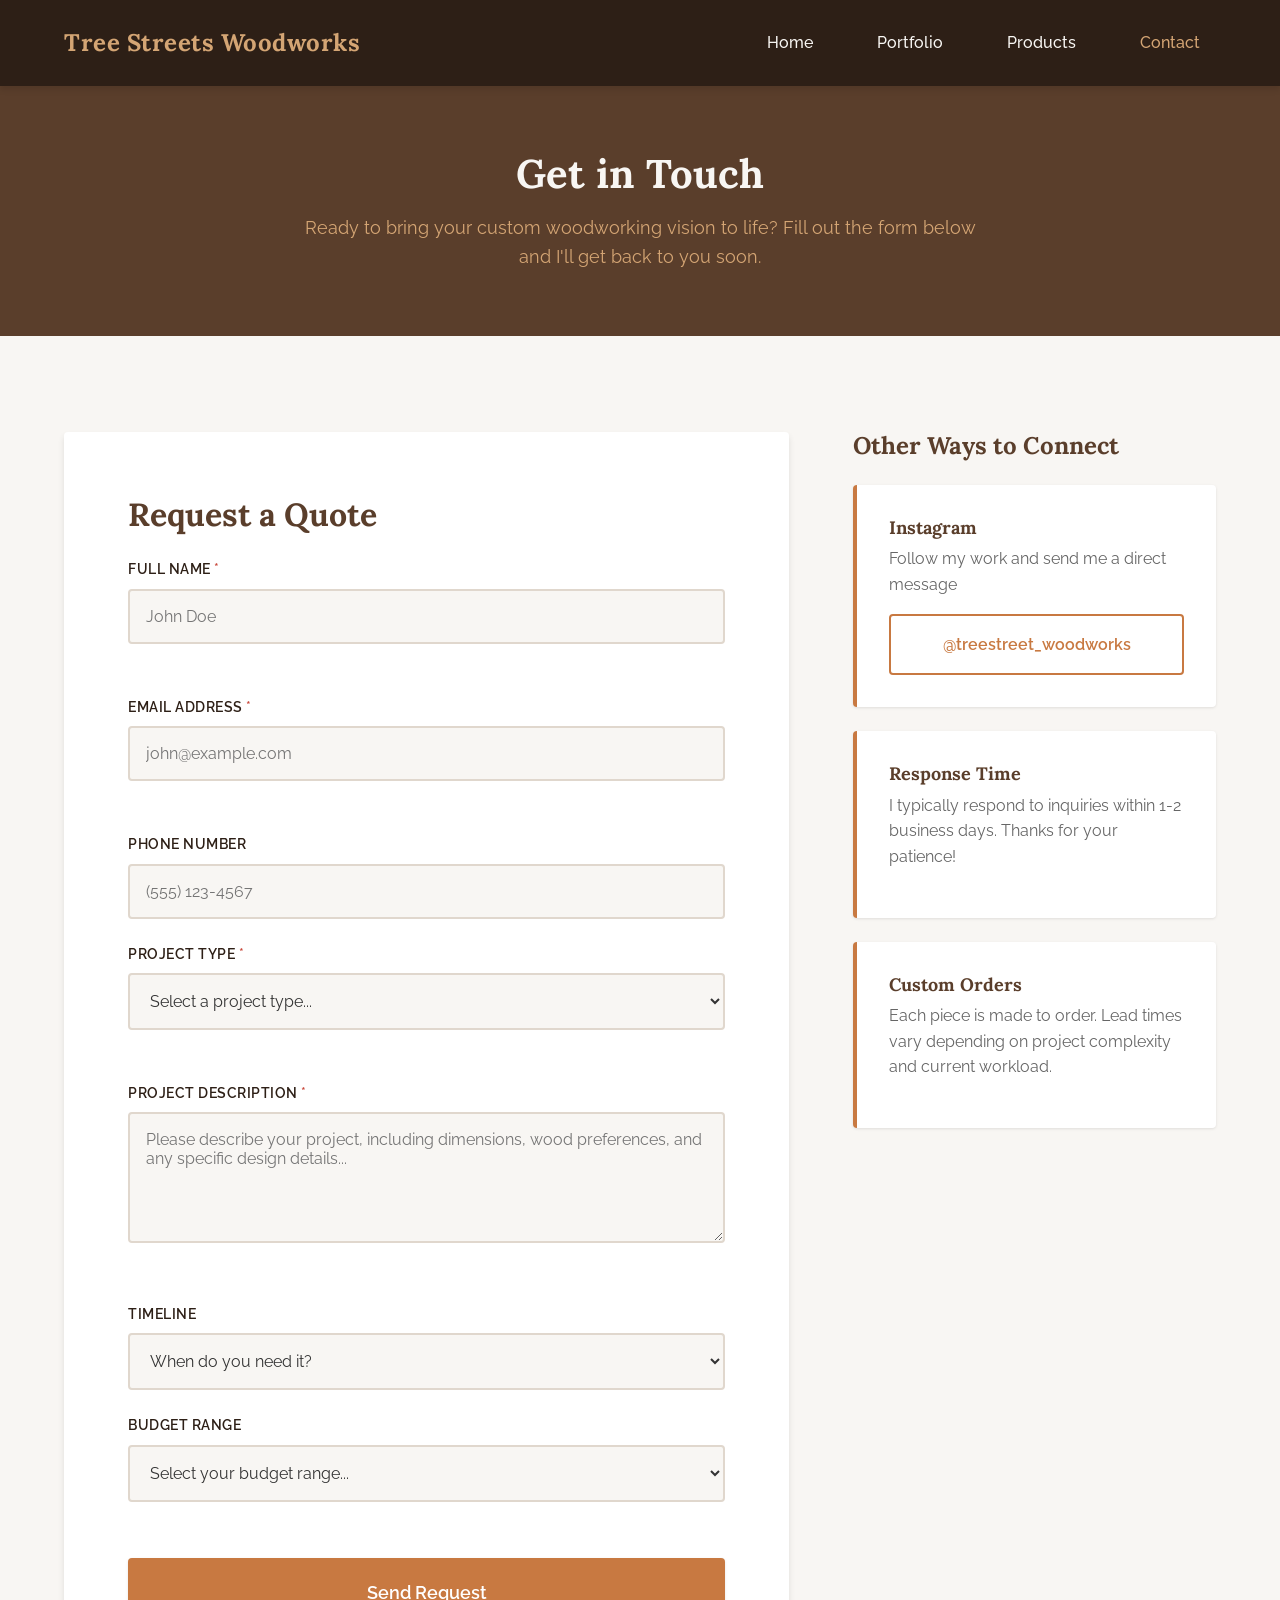
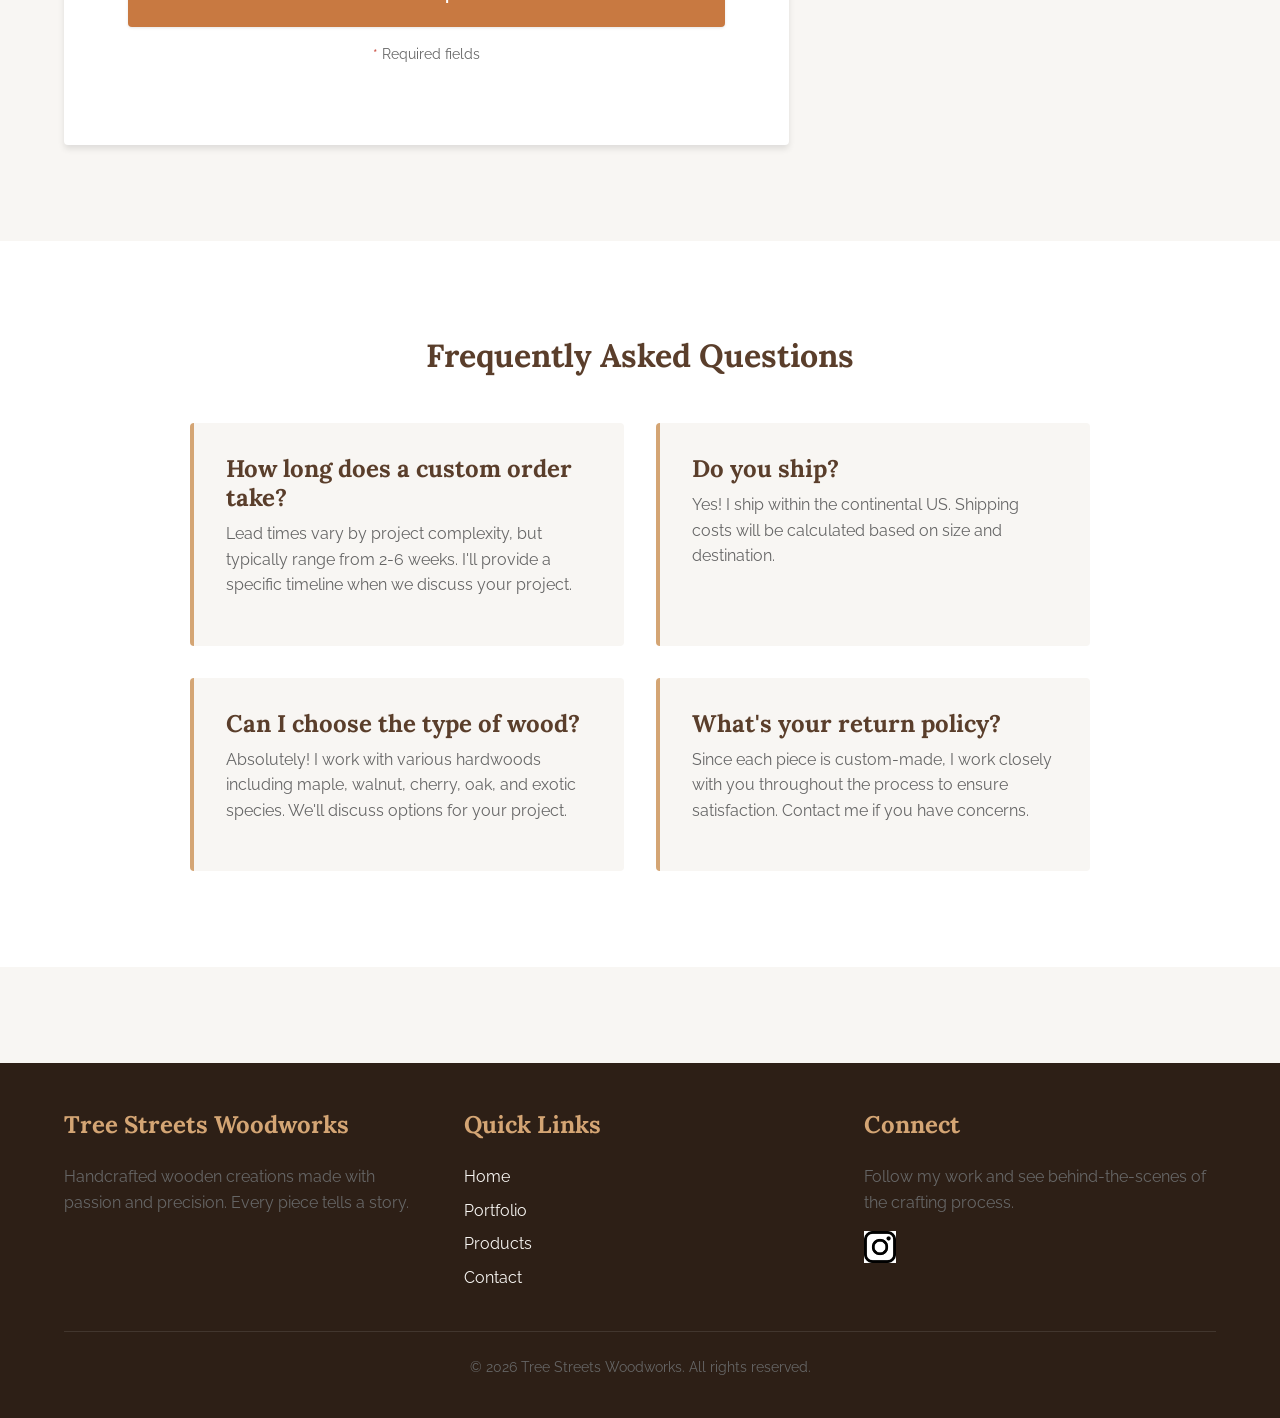
==== contact.html @ df1b7615 "Complete website redesign v2.0 - Built from scratch with modern HTML5/CSS3/vanilla JavaScript - 4 pa" ====
<!DOCTYPE html>
<html lang="en">
<head>
    <meta charset="UTF-8">
    <meta name="viewport" content="width=device-width, initial-scale=1.0">
    <meta name="description" content="Contact Tree Streets Woodworks to request custom woodworking projects, get quotes, or ask questions.">
    <title>Contact - Tree Streets Woodworks</title>

    <!-- Fonts -->
    <link rel="preconnect" href="https://fonts.googleapis.com">
    <link rel="preconnect" href="https://fonts.gstatic.com" crossorigin>
    <link href="https://fonts.googleapis.com/css2?family=Lora:wght@400;700&family=Raleway:wght@400;500;600;700&display=swap" rel="stylesheet">

    <!-- Favicon -->
    <link rel="icon" type="image/x-icon" href="assets/favicon.ico">

    <!-- Stylesheets -->
    <link rel="stylesheet" href="css/styles.css">
    <link rel="stylesheet" href="css/contact.css">
</head>
<body>
    <!-- Header & Navigation -->
    <header class="header">
        <div class="container">
            <nav class="nav-container">
                <a href="index.html" class="logo">Tree Streets Woodworks</a>

                <button class="mobile-menu-toggle" id="mobileMenuToggle" aria-label="Toggle navigation menu">
                    ☰
                </button>

                <ul class="nav-menu" id="navMenu">
                    <li><a href="index.html" class="nav-link">Home</a></li>
                    <li><a href="portfolio.html" class="nav-link">Portfolio</a></li>
                    <li><a href="products.html" class="nav-link">Products</a></li>
                    <li><a href="contact.html" class="nav-link active">Contact</a></li>
                </ul>
            </nav>
        </div>
    </header>

    <!-- Page Header -->
    <section style="background-color: var(--color-primary); color: var(--color-light); padding: 4rem 0; text-align: center;">
        <div class="container">
            <h1 style="font-size: 2.5rem; color: var(--color-light); margin-bottom: 1rem;">Get in Touch</h1>
            <p style="font-size: 1.125rem; color: var(--color-secondary); max-width: 700px; margin: 0 auto;">
                Ready to bring your custom woodworking vision to life? Fill out the form below and I'll get back to you soon.
            </p>
        </div>
    </section>

    <!-- Contact Form Section -->
    <section class="section">
        <div class="container">
            <div class="contact-wrapper">
                <!-- Contact Form -->
                <div class="form-container">
                    <h2 style="color: var(--color-primary); margin-bottom: 1.5rem;">Request a Quote</h2>

                    <!-- Success Message (hidden by default) -->
                    <div class="form-message success-message" id="successMessage" style="display: none;">
                        <strong>Thank you!</strong> Your message has been sent successfully. I'll get back to you within 1-2 business days.
                    </div>

                    <!-- Error Message (hidden by default) -->
                    <div class="form-message error-message" id="errorMessage" style="display: none;">
                        <strong>Oops!</strong> Something went wrong. Please try again or contact me directly via Instagram.
                    </div>

                    <!--
                        SETUP INSTRUCTIONS:
                        1. Sign up for a free account at https://formspree.io
                        2. Create a new form and get your form ID
                        3. Replace "YOUR_FORM_ID" below with your actual Formspree form ID
                        Example: action="https://formspree.io/f/xwkgpzxy"
                    -->
                    <form id="contactForm" action="https://formspree.io/f/YOUR_FORM_ID" method="POST" class="contact-form">
                        <!-- Name -->
                        <div class="form-group">
                            <label for="name" class="form-label">Full Name <span class="required">*</span></label>
                            <input
                                type="text"
                                id="name"
                                name="name"
                                class="form-input"
                                required
                                placeholder="John Doe"
                            >
                            <span class="form-error" id="nameError"></span>
                        </div>

                        <!-- Email -->
                        <div class="form-group">
                            <label for="email" class="form-label">Email Address <span class="required">*</span></label>
                            <input
                                type="email"
                                id="email"
                                name="email"
                                class="form-input"
                                required
                                placeholder="john@example.com"
                            >
                            <span class="form-error" id="emailError"></span>
                        </div>

                        <!-- Phone -->
                        <div class="form-group">
                            <label for="phone" class="form-label">Phone Number</label>
                            <input
                                type="tel"
                                id="phone"
                                name="phone"
                                class="form-input"
                                placeholder="(555) 123-4567"
                            >
                        </div>

                        <!-- Project Type -->
                        <div class="form-group">
                            <label for="projectType" class="form-label">Project Type <span class="required">*</span></label>
                            <select id="projectType" name="projectType" class="form-input" required>
                                <option value="">Select a project type...</option>
                                <option value="cutting-board">Cutting Board</option>
                                <option value="pen">Artisan Pen</option>
                                <option value="bowl">Wooden Bowl</option>
                                <option value="handle">Custom Handle</option>
                                <option value="furniture">Furniture Piece</option>
                                <option value="custom">Custom Project</option>
                                <option value="other">Other</option>
                            </select>
                            <span class="form-error" id="projectTypeError"></span>
                        </div>

                        <!-- Project Description -->
                        <div class="form-group">
                            <label for="description" class="form-label">Project Description <span class="required">*</span></label>
                            <textarea
                                id="description"
                                name="description"
                                class="form-input form-textarea"
                                rows="5"
                                required
                                placeholder="Please describe your project, including dimensions, wood preferences, and any specific design details..."
                            ></textarea>
                            <span class="form-error" id="descriptionError"></span>
                        </div>

                        <!-- Timeline -->
                        <div class="form-group">
                            <label for="timeline" class="form-label">Timeline</label>
                            <select id="timeline" name="timeline" class="form-input">
                                <option value="">When do you need it?</option>
                                <option value="flexible">Flexible / No Rush</option>
                                <option value="1-2-weeks">1-2 Weeks</option>
                                <option value="3-4-weeks">3-4 Weeks</option>
                                <option value="1-2-months">1-2 Months</option>
                                <option value="2plus-months">2+ Months</option>
                            </select>
                        </div>

                        <!-- Budget Range -->
                        <div class="form-group">
                            <label for="budget" class="form-label">Budget Range</label>
                            <select id="budget" name="budget" class="form-input">
                                <option value="">Select your budget range...</option>
                                <option value="under-50">Under $50</option>
                                <option value="50-100">$50 - $100</option>
                                <option value="100-200">$100 - $200</option>
                                <option value="200-500">$200 - $500</option>
                                <option value="500plus">$500+</option>
                                <option value="flexible">Flexible</option>
                            </select>
                        </div>

                        <!-- Submit Button -->
                        <button type="submit" class="btn btn-primary submit-btn" id="submitBtn">
                            <span class="btn-text">Send Request</span>
                            <span class="btn-loading" style="display: none;">Sending...</span>
                        </button>

                        <p style="font-size: 0.875rem; color: var(--color-text-light); margin-top: 1rem; text-align: center;">
                            <span class="required">*</span> Required fields
                        </p>
                    </form>
                </div>

                <!-- Contact Info Sidebar -->
                <div class="contact-info">
                    <h3 style="color: var(--color-primary); margin-bottom: 1.5rem;">Other Ways to Connect</h3>

                    <div class="info-card">
                        <h4 style="color: var(--color-primary); margin-bottom: 0.5rem;">Instagram</h4>
                        <p style="color: var(--color-text-light); margin-bottom: 1rem;">
                            Follow my work and send me a direct message
                        </p>
                        <a href="https://instagram.com/treestreet_woodworks" target="_blank" rel="noopener noreferrer" class="btn btn-secondary" style="width: 100%;">
                            @treestreet_woodworks
                        </a>
                    </div>

                    <div class="info-card">
                        <h4 style="color: var(--color-primary); margin-bottom: 0.5rem;">Response Time</h4>
                        <p style="color: var(--color-text-light);">
                            I typically respond to inquiries within 1-2 business days. Thanks for your patience!
                        </p>
                    </div>

                    <div class="info-card">
                        <h4 style="color: var(--color-primary); margin-bottom: 0.5rem;">Custom Orders</h4>
                        <p style="color: var(--color-text-light);">
                            Each piece is made to order. Lead times vary depending on project complexity and current workload.
                        </p>
                    </div>
                </div>
            </div>
        </div>
    </section>

    <!-- FAQ Section -->
    <section class="section" style="background-color: white;">
        <div class="container">
            <h2 class="section-title">Frequently Asked Questions</h2>
            <div class="faq-grid">
                <div class="faq-item">
                    <h3 style="color: var(--color-primary); margin-bottom: 0.5rem;">How long does a custom order take?</h3>
                    <p style="color: var(--color-text-light);">
                        Lead times vary by project complexity, but typically range from 2-6 weeks. I'll provide a specific timeline when we discuss your project.
                    </p>
                </div>
                <div class="faq-item">
                    <h3 style="color: var(--color-primary); margin-bottom: 0.5rem;">Do you ship?</h3>
                    <p style="color: var(--color-text-light);">
                        Yes! I ship within the continental US. Shipping costs will be calculated based on size and destination.
                    </p>
                </div>
                <div class="faq-item">
                    <h3 style="color: var(--color-primary); margin-bottom: 0.5rem;">Can I choose the type of wood?</h3>
                    <p style="color: var(--color-text-light);">
                        Absolutely! I work with various hardwoods including maple, walnut, cherry, oak, and exotic species. We'll discuss options for your project.
                    </p>
                </div>
                <div class="faq-item">
                    <h3 style="color: var(--color-primary); margin-bottom: 0.5rem;">What's your return policy?</h3>
                    <p style="color: var(--color-text-light);">
                        Since each piece is custom-made, I work closely with you throughout the process to ensure satisfaction. Contact me if you have concerns.
                    </p>
                </div>
            </div>
        </div>
    </section>

    <!-- Footer -->
    <footer class="footer">
        <div class="container">
            <div class="footer-content">
                <div class="footer-section">
                    <h3>Tree Streets Woodworks</h3>
                    <p style="color: var(--color-text-light);">
                        Handcrafted wooden creations made with passion and precision. Every piece tells a story.
                    </p>
                </div>

                <div class="footer-section">
                    <h3>Quick Links</h3>
                    <a href="index.html" class="footer-link">Home</a>
                    <a href="portfolio.html" class="footer-link">Portfolio</a>
                    <a href="products.html" class="footer-link">Products</a>
                    <a href="contact.html" class="footer-link">Contact</a>
                </div>

                <div class="footer-section">
                    <h3>Connect</h3>
                    <p style="color: var(--color-text-light); margin-bottom: 1rem;">
                        Follow my work and see behind-the-scenes of the crafting process.
                    </p>
                    <div class="social-links">
                        <a href="https://instagram.com/treestreet_woodworks" target="_blank" rel="noopener noreferrer" class="social-link" aria-label="Instagram">
                            <img src="assets/img/instagram.png" alt="Instagram" style="width: 32px; height: 32px;">
                        </a>
                    </div>
                </div>
            </div>

            <div class="footer-bottom">
                <p>&copy; <span id="currentYear"></span> Tree Streets Woodworks. All rights reserved.</p>
            </div>
        </div>
    </footer>

    <!-- JavaScript -->
    <script src="js/main.js"></script>
    <script src="js/form.js"></script>
</body>
</html>
---- css/styles.css ----
/* =============================================================================
   Tree Streets Woodworks - Main Stylesheet
   ============================================================================= */

/* CSS Reset & Base Styles
   ========================================================================== */
*, *::before, *::after {
  box-sizing: border-box;
  margin: 0;
  padding: 0;
}

/* CSS Custom Properties (Design System)
   ========================================================================== */
:root {
  /* Colors - Warm, Natural Woodworking Palette */
  --color-primary: #5a3e2b;        /* Rich Walnut Brown */
  --color-secondary: #d4a574;      /* Light Oak/Tan */
  --color-accent: #c87941;         /* Amber/Honey */
  --color-dark: #2d1f16;           /* Deep Charcoal Brown */
  --color-light: #f8f6f3;          /* Warm Off-White */
  --color-text: #333333;           /* Main Text */
  --color-text-light: #666666;     /* Secondary Text */
  --color-border: #e0d7cd;         /* Subtle Border */
  --color-success: #4a7c59;        /* Forest Green */
  --color-error: #c94a3d;          /* Error Red */

  /* Typography */
  --font-primary: 'Raleway', 'Helvetica Neue', sans-serif;
  --font-secondary: 'Lora', Georgia, serif;
  --font-size-base: 16px;
  --font-size-sm: 0.875rem;
  --font-size-lg: 1.125rem;
  --font-size-xl: 1.5rem;
  --font-size-2xl: 2rem;
  --font-size-3xl: 2.5rem;
  --line-height-base: 1.6;
  --line-height-tight: 1.2;

  /* Spacing */
  --spacing-xs: 0.5rem;
  --spacing-sm: 1rem;
  --spacing-md: 1.5rem;
  --spacing-lg: 2rem;
  --spacing-xl: 3rem;
  --spacing-2xl: 4rem;
  --spacing-3xl: 6rem;

  /* Layout */
  --max-width: 1200px;
  --border-radius: 4px;
  --transition-speed: 0.3s;

  /* Shadows */
  --shadow-sm: 0 1px 3px rgba(0, 0, 0, 0.1);
  --shadow-md: 0 4px 6px rgba(0, 0, 0, 0.1);
  --shadow-lg: 0 10px 20px rgba(0, 0, 0, 0.15);
}

/* Base Typography
   ========================================================================== */
html {
  font-size: var(--font-size-base);
  scroll-behavior: smooth;
}

body {
  font-family: var(--font-primary);
  line-height: var(--line-height-base);
  color: var(--color-text);
  background-color: var(--color-light);
  -webkit-font-smoothing: antialiased;
  -moz-osx-font-smoothing: grayscale;
}

h1, h2, h3, h4, h5, h6 {
  font-family: var(--font-secondary);
  line-height: var(--line-height-tight);
  color: var(--color-dark);
  font-weight: 700;
  margin-bottom: var(--spacing-sm);
}

h1 { font-size: var(--font-size-3xl); }
h2 { font-size: var(--font-size-2xl); }
h3 { font-size: var(--font-size-xl); }
h4 { font-size: var(--font-size-lg); }

p {
  margin-bottom: var(--spacing-sm);
}

a {
  color: var(--color-accent);
  text-decoration: none;
  transition: color var(--transition-speed) ease;
}

a:hover {
  color: var(--color-primary);
}

img {
  max-width: 100%;
  height: auto;
  display: block;
}

/* Utility Classes
   ========================================================================== */
.container {
  max-width: var(--max-width);
  margin: 0 auto;
  padding: 0 var(--spacing-md);
}

.text-center {
  text-align: center;
}

.section {
  padding: var(--spacing-3xl) 0;
}

.section-title {
  font-size: var(--font-size-2xl);
  text-align: center;
  margin-bottom: var(--spacing-xl);
  color: var(--color-primary);
}

/* Header & Navigation
   ========================================================================== */
.header {
  background-color: var(--color-dark);
  color: var(--color-light);
  padding: var(--spacing-md) 0;
  position: sticky;
  top: 0;
  z-index: 1000;
  box-shadow: var(--shadow-md);
}

.nav-container {
  display: flex;
  justify-content: space-between;
  align-items: center;
}

.logo {
  font-family: var(--font-secondary);
  font-size: var(--font-size-xl);
  color: var(--color-secondary);
  font-weight: 700;
  letter-spacing: 0.5px;
}

.nav-menu {
  display: flex;
  list-style: none;
  gap: var(--spacing-lg);
}

.nav-link {
  color: var(--color-light);
  font-weight: 500;
  padding: var(--spacing-xs) var(--spacing-sm);
  transition: color var(--transition-speed) ease;
}

.nav-link:hover,
.nav-link.active {
  color: var(--color-secondary);
}

.mobile-menu-toggle {
  display: none;
  background: none;
  border: none;
  color: var(--color-light);
  font-size: var(--font-size-xl);
  cursor: pointer;
}

/* Hero Section
   ========================================================================== */
.hero {
  position: relative;
  min-height: 600px;
  display: flex;
  align-items: center;
  justify-content: center;
  text-align: center;
  background-size: cover;
  background-position: center;
  background-attachment: fixed;
  color: var(--color-light);
}

.hero::before {
  content: '';
  position: absolute;
  top: 0;
  left: 0;
  right: 0;
  bottom: 0;
  background: linear-gradient(135deg, rgba(45, 31, 22, 0.85), rgba(90, 62, 43, 0.75));
  z-index: 1;
}

.hero-content {
  position: relative;
  z-index: 2;
  max-width: 800px;
  padding: var(--spacing-xl);
}

.hero-title {
  font-size: clamp(2rem, 5vw, 3.5rem);
  color: var(--color-light);
  margin-bottom: var(--spacing-md);
  text-shadow: 2px 2px 4px rgba(0, 0, 0, 0.5);
}

.hero-subtitle {
  font-size: var(--font-size-lg);
  color: var(--color-secondary);
  margin-bottom: var(--spacing-xl);
  font-family: var(--font-primary);
}

/* Buttons
   ========================================================================== */
.btn {
  display: inline-block;
  padding: var(--spacing-sm) var(--spacing-lg);
  font-family: var(--font-primary);
  font-size: var(--font-size-base);
  font-weight: 600;
  text-align: center;
  border: none;
  border-radius: var(--border-radius);
  cursor: pointer;
  transition: all var(--transition-speed) ease;
  text-decoration: none;
}

.btn-primary {
  background-color: var(--color-accent);
  color: white;
  box-shadow: var(--shadow-sm);
}

.btn-primary:hover {
  background-color: var(--color-primary);
  transform: translateY(-2px);
  box-shadow: var(--shadow-md);
}

.btn-secondary {
  background-color: transparent;
  color: var(--color-accent);
  border: 2px solid var(--color-accent);
}

.btn-secondary:hover {
  background-color: var(--color-accent);
  color: white;
}

/* Grid Layouts
   ========================================================================== */
.grid {
  display: grid;
  gap: var(--spacing-lg);
}

.grid-2 {
  grid-template-columns: repeat(auto-fit, minmax(300px, 1fr));
}

.grid-3 {
  grid-template-columns: repeat(auto-fit, minmax(280px, 1fr));
}

/* Cards
   ========================================================================== */
.card {
  background: white;
  border-radius: var(--border-radius);
  overflow: hidden;
  box-shadow: var(--shadow-sm);
  transition: transform var(--transition-speed) ease, box-shadow var(--transition-speed) ease;
}

.card:hover {
  transform: translateY(-4px);
  box-shadow: var(--shadow-lg);
}

.card-image {
  width: 100%;
  height: 250px;
  object-fit: cover;
}

.card-content {
  padding: var(--spacing-md);
}

.card-title {
  font-size: var(--font-size-lg);
  margin-bottom: var(--spacing-xs);
  color: var(--color-primary);
}

.card-text {
  color: var(--color-text-light);
  margin-bottom: var(--spacing-sm);
}

.card-price {
  font-size: var(--font-size-xl);
  font-weight: 700;
  color: var(--color-accent);
}

/* Footer
   ========================================================================== */
.footer {
  background-color: var(--color-dark);
  color: var(--color-light);
  padding: var(--spacing-xl) 0 var(--spacing-md);
  margin-top: var(--spacing-3xl);
}

.footer-content {
  display: grid;
  grid-template-columns: repeat(auto-fit, minmax(250px, 1fr));
  gap: var(--spacing-xl);
  margin-bottom: var(--spacing-lg);
}

.footer-section h3 {
  color: var(--color-secondary);
  margin-bottom: var(--spacing-md);
}

.footer-link {
  color: var(--color-light);
  display: block;
  margin-bottom: var(--spacing-xs);
}

.footer-link:hover {
  color: var(--color-secondary);
}

.footer-bottom {
  text-align: center;
  padding-top: var(--spacing-md);
  border-top: 1px solid rgba(255, 255, 255, 0.1);
  color: var(--color-text-light);
  font-size: var(--font-size-sm);
}

.social-links {
  display: flex;
  gap: var(--spacing-md);
  margin-top: var(--spacing-sm);
}

.social-link {
  color: var(--color-light);
  font-size: var(--font-size-lg);
}

.social-link:hover {
  color: var(--color-secondary);
}

/* Mobile Responsive
   ========================================================================== */
@media (max-width: 768px) {
  .nav-menu {
    position: fixed;
    top: 72px;
    left: -100%;
    flex-direction: column;
    background-color: var(--color-dark);
    width: 100%;
    padding: var(--spacing-lg);
    transition: left var(--transition-speed) ease;
    box-shadow: var(--shadow-lg);
  }

  .nav-menu.active {
    left: 0;
  }

  .mobile-menu-toggle {
    display: block;
  }

  .hero {
    min-height: 400px;
    background-attachment: scroll;
  }

  .section {
    padding: var(--spacing-xl) 0;
  }

  .grid-2, .grid-3 {
    grid-template-columns: 1fr;
  }
}

@media (max-width: 480px) {
  :root {
    --font-size-base: 14px;
  }

  .container {
    padding: 0 var(--spacing-sm);
  }

  .hero-content {
    padding: var(--spacing-md);
  }
}
---- css/contact.css ----
/* =============================================================================
   Contact Form Styles
   ============================================================================= */

/* Contact Wrapper Layout
   ========================================================================== */
.contact-wrapper {
  display: grid;
  grid-template-columns: 2fr 1fr;
  gap: var(--spacing-2xl);
  align-items: start;
}

.form-container {
  background-color: white;
  padding: var(--spacing-2xl);
  border-radius: var(--border-radius);
  box-shadow: var(--shadow-md);
}

.contact-info {
  position: sticky;
  top: 100px;
}

/* Form Styles
   ========================================================================== */
.contact-form {
  max-width: 100%;
}

.form-group {
  margin-bottom: var(--spacing-md);
}

.form-label {
  display: block;
  font-weight: 600;
  color: var(--color-dark);
  margin-bottom: var(--spacing-xs);
  font-size: var(--font-size-sm);
  text-transform: uppercase;
  letter-spacing: 0.5px;
}

.required {
  color: var(--color-error);
}

.form-input,
.form-textarea {
  width: 100%;
  padding: var(--spacing-sm);
  font-family: var(--font-primary);
  font-size: var(--font-size-base);
  color: var(--color-text);
  background-color: var(--color-light);
  border: 2px solid var(--color-border);
  border-radius: var(--border-radius);
  transition: border-color var(--transition-speed) ease, box-shadow var(--transition-speed) ease;
}

.form-input:focus,
.form-textarea:focus {
  outline: none;
  border-color: var(--color-accent);
  box-shadow: 0 0 0 3px rgba(200, 121, 65, 0.1);
}

.form-input.error {
  border-color: var(--color-error);
}

.form-textarea {
  resize: vertical;
  min-height: 120px;
}

.form-error {
  display: block;
  color: var(--color-error);
  font-size: var(--font-size-sm);
  margin-top: var(--spacing-xs);
  min-height: 20px;
}

/* Submit Button
   ========================================================================== */
.submit-btn {
  width: 100%;
  margin-top: var(--spacing-lg);
  font-size: var(--font-size-lg);
  padding: var(--spacing-md);
  position: relative;
}

.submit-btn:disabled {
  opacity: 0.6;
  cursor: not-allowed;
  transform: none;
}

.submit-btn:disabled:hover {
  transform: none;
}

/* Form Messages
   ========================================================================== */
.form-message {
  padding: var(--spacing-md);
  border-radius: var(--border-radius);
  margin-bottom: var(--spacing-lg);
  font-size: var(--font-size-base);
}

.success-message {
  background-color: #d4edda;
  border: 2px solid var(--color-success);
  color: #155724;
}

.error-message {
  background-color: #f8d7da;
  border: 2px solid var(--color-error);
  color: #721c24;
}

/* Contact Info Cards
   ========================================================================== */
.info-card {
  background-color: white;
  padding: var(--spacing-lg);
  border-radius: var(--border-radius);
  box-shadow: var(--shadow-sm);
  margin-bottom: var(--spacing-md);
  border-left: 4px solid var(--color-accent);
}

/* FAQ Section
   ========================================================================== */
.faq-grid {
  display: grid;
  grid-template-columns: repeat(auto-fit, minmax(280px, 1fr));
  gap: var(--spacing-lg);
  max-width: 900px;
  margin: 0 auto;
}

.faq-item {
  padding: var(--spacing-lg);
  background-color: var(--color-light);
  border-radius: var(--border-radius);
  border-left: 4px solid var(--color-secondary);
}

/* Mobile Responsive
   ========================================================================== */
@media (max-width: 992px) {
  .contact-wrapper {
    grid-template-columns: 1fr;
    gap: var(--spacing-xl);
  }

  .contact-info {
    position: static;
  }

  .form-container {
    padding: var(--spacing-lg);
  }
}

@media (max-width: 768px) {
  .faq-grid {
    grid-template-columns: 1fr;
  }

  .form-container {
    padding: var(--spacing-md);
  }
}

@media (max-width: 480px) {
  .contact-wrapper {
    gap: var(--spacing-md);
  }

  .info-card {
    padding: var(--spacing-md);
  }

  .submit-btn {
    font-size: var(--font-size-base);
  }
}
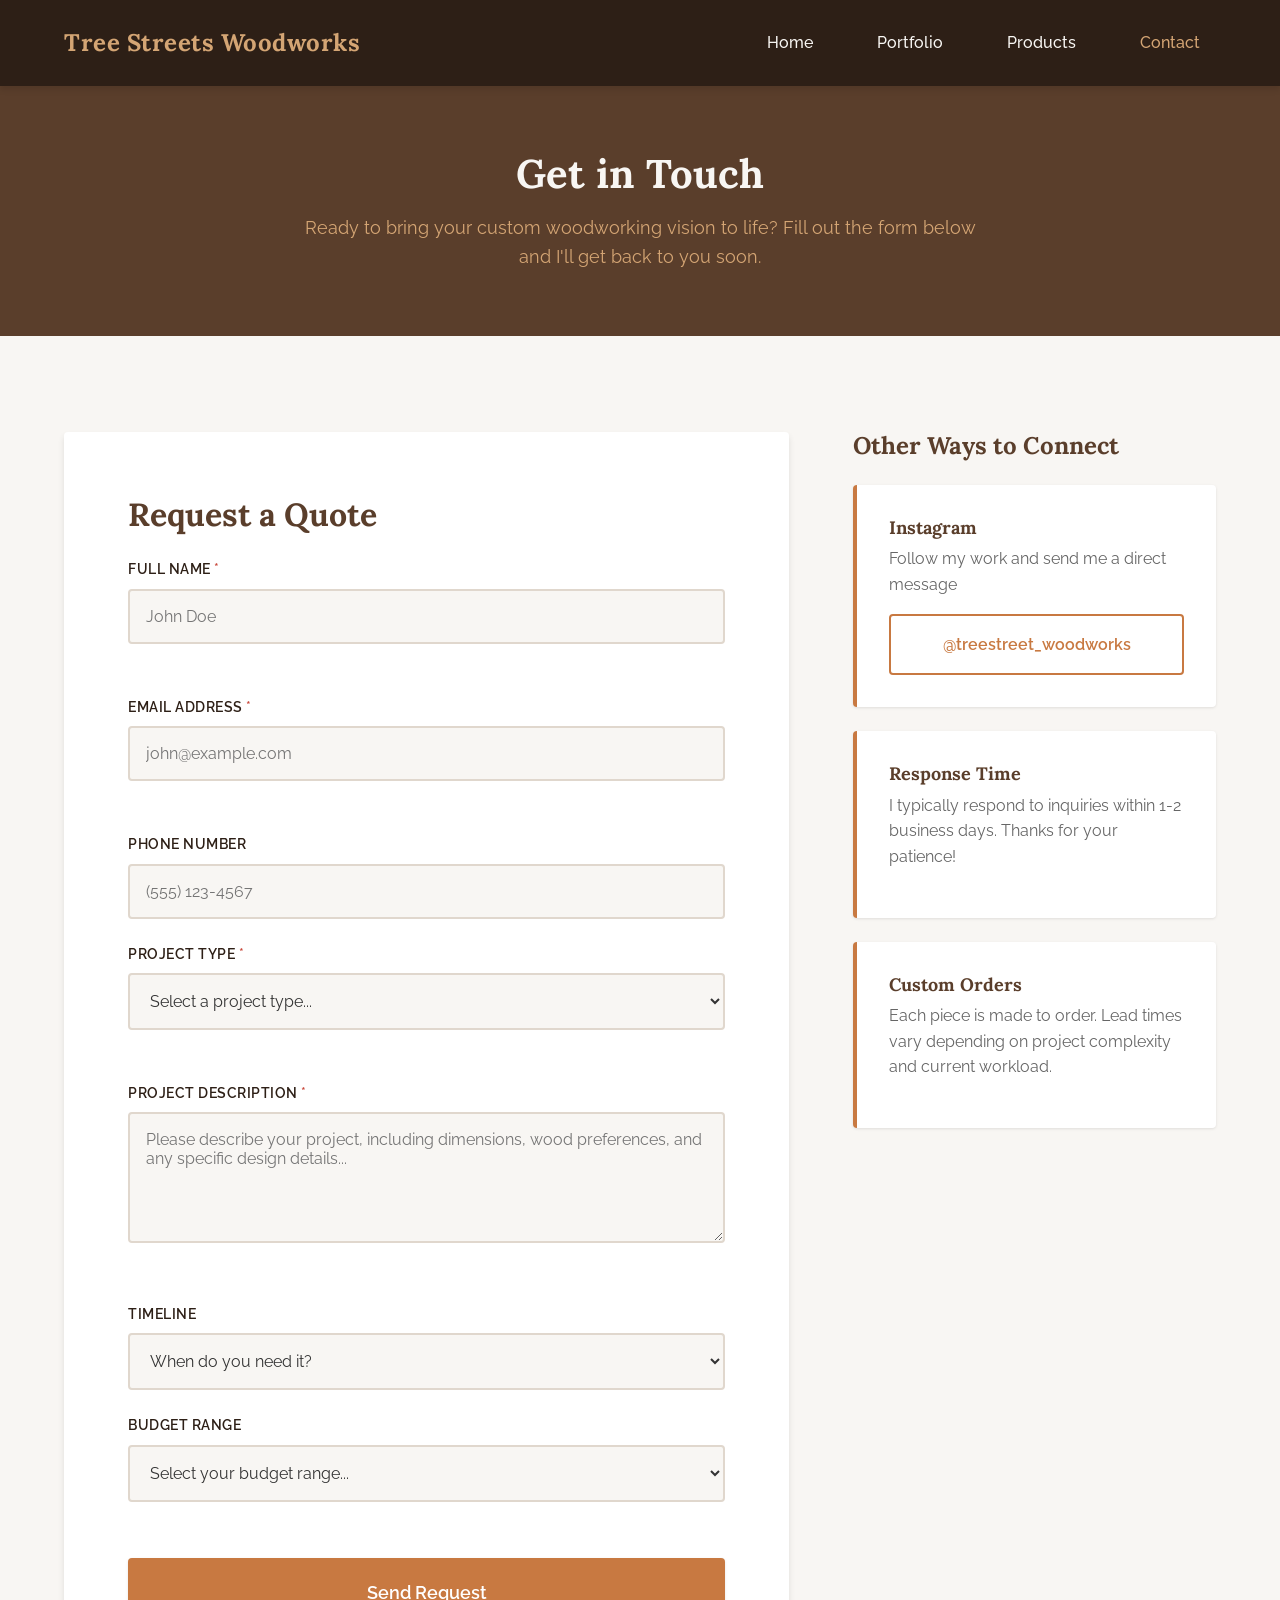
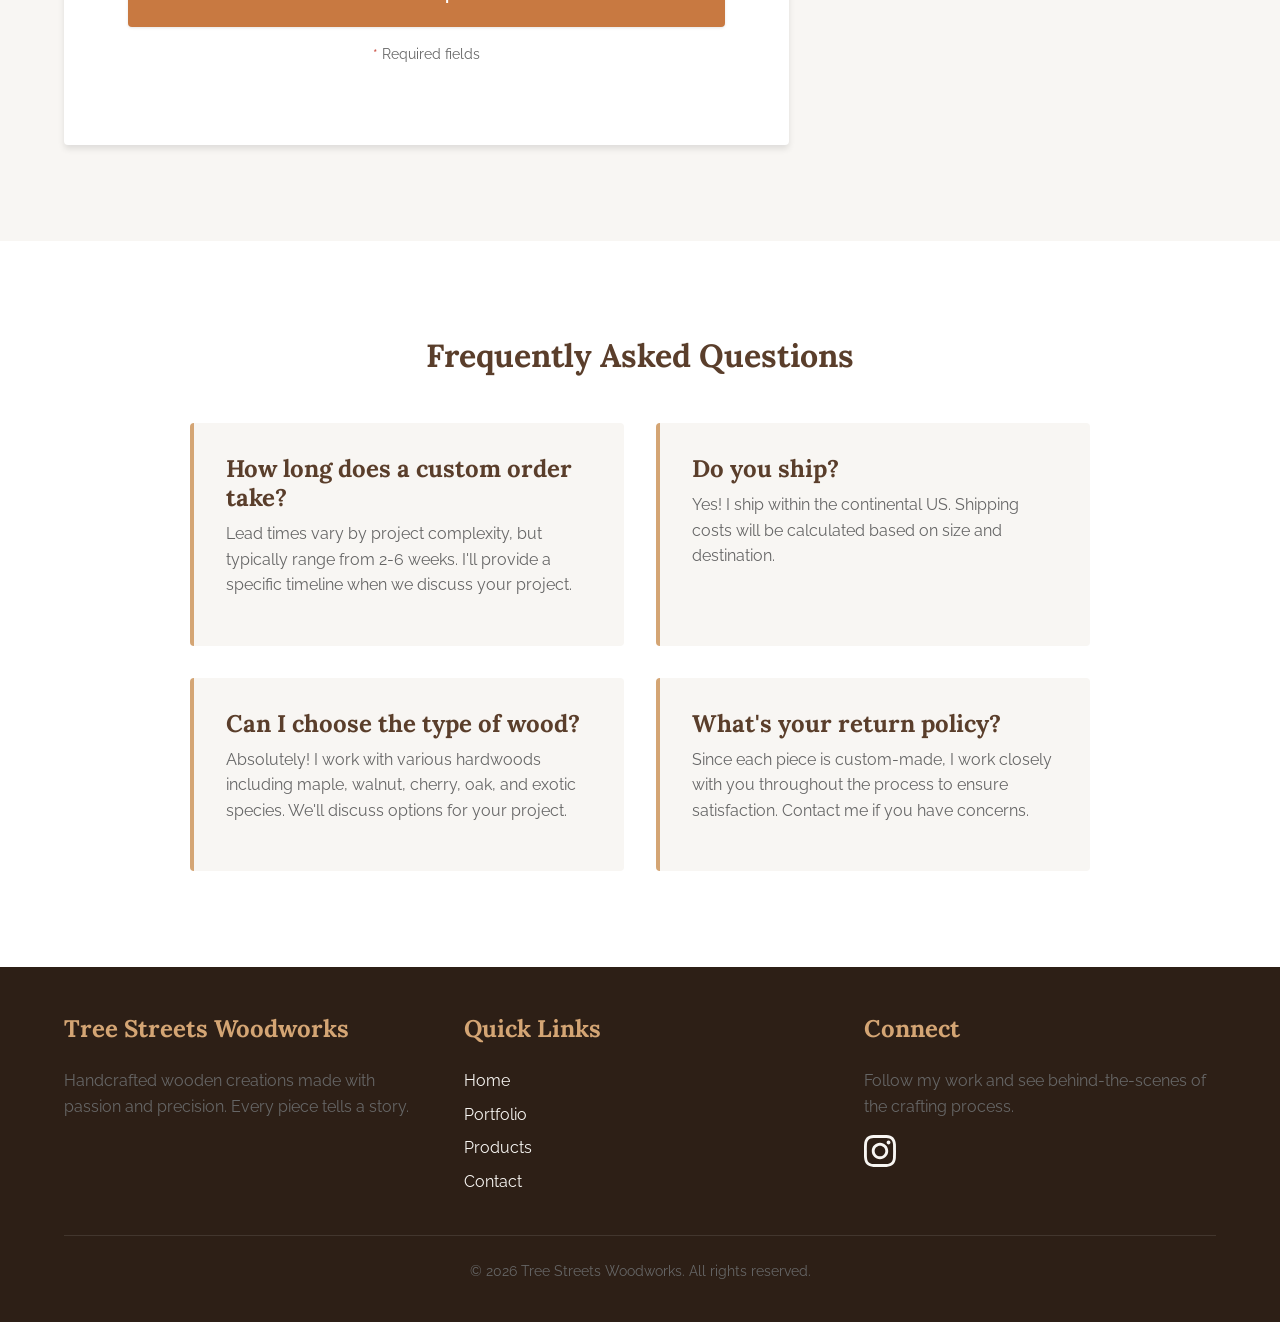
==== commit 8b86530f: "Update contact form to FormSubmit.co and replace Instagram icons with SVG - Switched from Formspree " ====
--- a/contact.html
+++ b/contact.html
@@ -68,13 +68,16 @@
                     </div>
 
                     <!--
-                        SETUP INSTRUCTIONS:
-                        1. Sign up for a free account at https://formspree.io
-                        2. Create a new form and get your form ID
-                        3. Replace "YOUR_FORM_ID" below with your actual Formspree form ID
-                        Example: action="https://formspree.io/f/xwkgpzxy"
+                        SETUP INSTRUCTIONS (FormSubmit.co):
+                        1. Replace "placeholder@email.com" below with your actual email address
+                        2. That's it! No sign-up required.
+                        Example: action="https://formsubmit.co/yourname@gmail.com"
                     -->
-                    <form id="contactForm" action="https://formspree.io/f/YOUR_FORM_ID" method="POST" class="contact-form">
+                    <form id="contactForm" action="https://formsubmit.co/benjtuttle@gmail.com" method="POST" class="contact-form">
+                        <!-- FormSubmit Configuration -->
+                        <input type="hidden" name="_subject" value="New Project Request from Tree Streets Woodworks">
+                        <input type="hidden" name="_captcha" value="false">
+                        <input type="hidden" name="_template" value="table">
                         <!-- Name -->
                         <div class="form-group">
                             <label for="name" class="form-label">Full Name <span class="required">*</span></label>
@@ -275,7 +278,9 @@
                     </p>
                     <div class="social-links">
                         <a href="https://instagram.com/treestreet_woodworks" target="_blank" rel="noopener noreferrer" class="social-link" aria-label="Instagram">
-                            <img src="assets/img/instagram.png" alt="Instagram" style="width: 32px; height: 32px;">
+                            <svg xmlns="http://www.w3.org/2000/svg" width="32" height="32" viewBox="0 0 24 24" fill="currentColor">
+                                <path d="M12 2.163c3.204 0 3.584.012 4.85.07 3.252.148 4.771 1.691 4.919 4.919.058 1.265.069 1.645.069 4.849 0 3.205-.012 3.584-.069 4.849-.149 3.225-1.664 4.771-4.919 4.919-1.266.058-1.644.07-4.85.07-3.204 0-3.584-.012-4.849-.07-3.26-.149-4.771-1.699-4.919-4.92-.058-1.265-.07-1.644-.07-4.849 0-3.204.013-3.583.07-4.849.149-3.227 1.664-4.771 4.919-4.919 1.266-.057 1.645-.069 4.849-.069zm0-2.163c-3.259 0-3.667.014-4.947.072-4.358.2-6.78 2.618-6.98 6.98-.059 1.281-.073 1.689-.073 4.948 0 3.259.014 3.668.072 4.948.2 4.358 2.618 6.78 6.98 6.98 1.281.058 1.689.072 4.948.072 3.259 0 3.668-.014 4.948-.072 4.354-.2 6.782-2.618 6.979-6.98.059-1.28.073-1.689.073-4.948 0-3.259-.014-3.667-.072-4.947-.196-4.354-2.617-6.78-6.979-6.98-1.281-.059-1.69-.073-4.949-.073zm0 5.838c-3.403 0-6.162 2.759-6.162 6.162s2.759 6.163 6.162 6.163 6.162-2.759 6.162-6.163c0-3.403-2.759-6.162-6.162-6.162zm0 10.162c-2.209 0-4-1.79-4-4 0-2.209 1.791-4 4-4s4 1.791 4 4c0 2.21-1.791 4-4 4zm6.406-11.845c-.796 0-1.441.645-1.441 1.44s.645 1.44 1.441 1.44c.795 0 1.439-.645 1.439-1.44s-.644-1.44-1.439-1.44z"/>
+                            </svg>
                         </a>
                     </div>
                 </div>
--- a/css/styles.css
+++ b/css/styles.css
@@ -331,7 +331,7 @@
   background-color: var(--color-dark);
   color: var(--color-light);
   padding: var(--spacing-xl) 0 var(--spacing-md);
-  margin-top: var(--spacing-3xl);
+  margin-top: 0;
 }
 
 .footer-content {
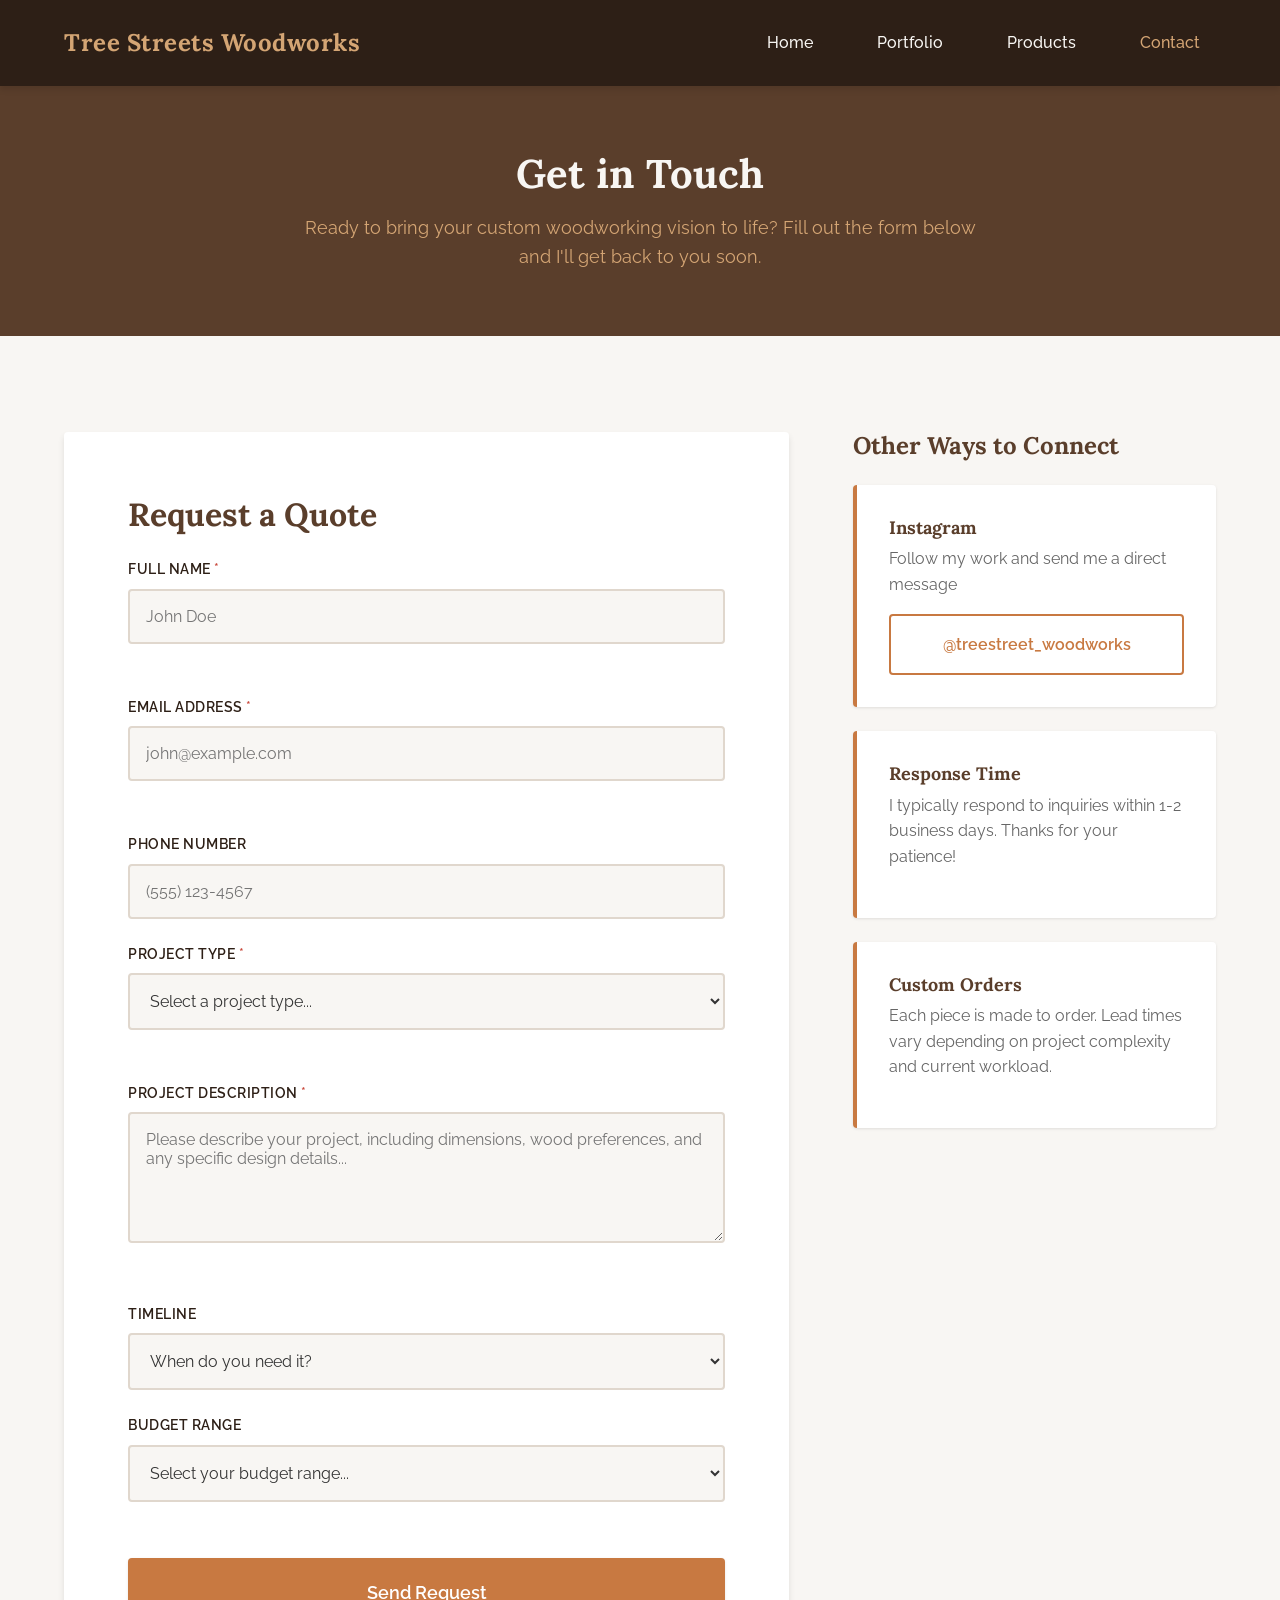
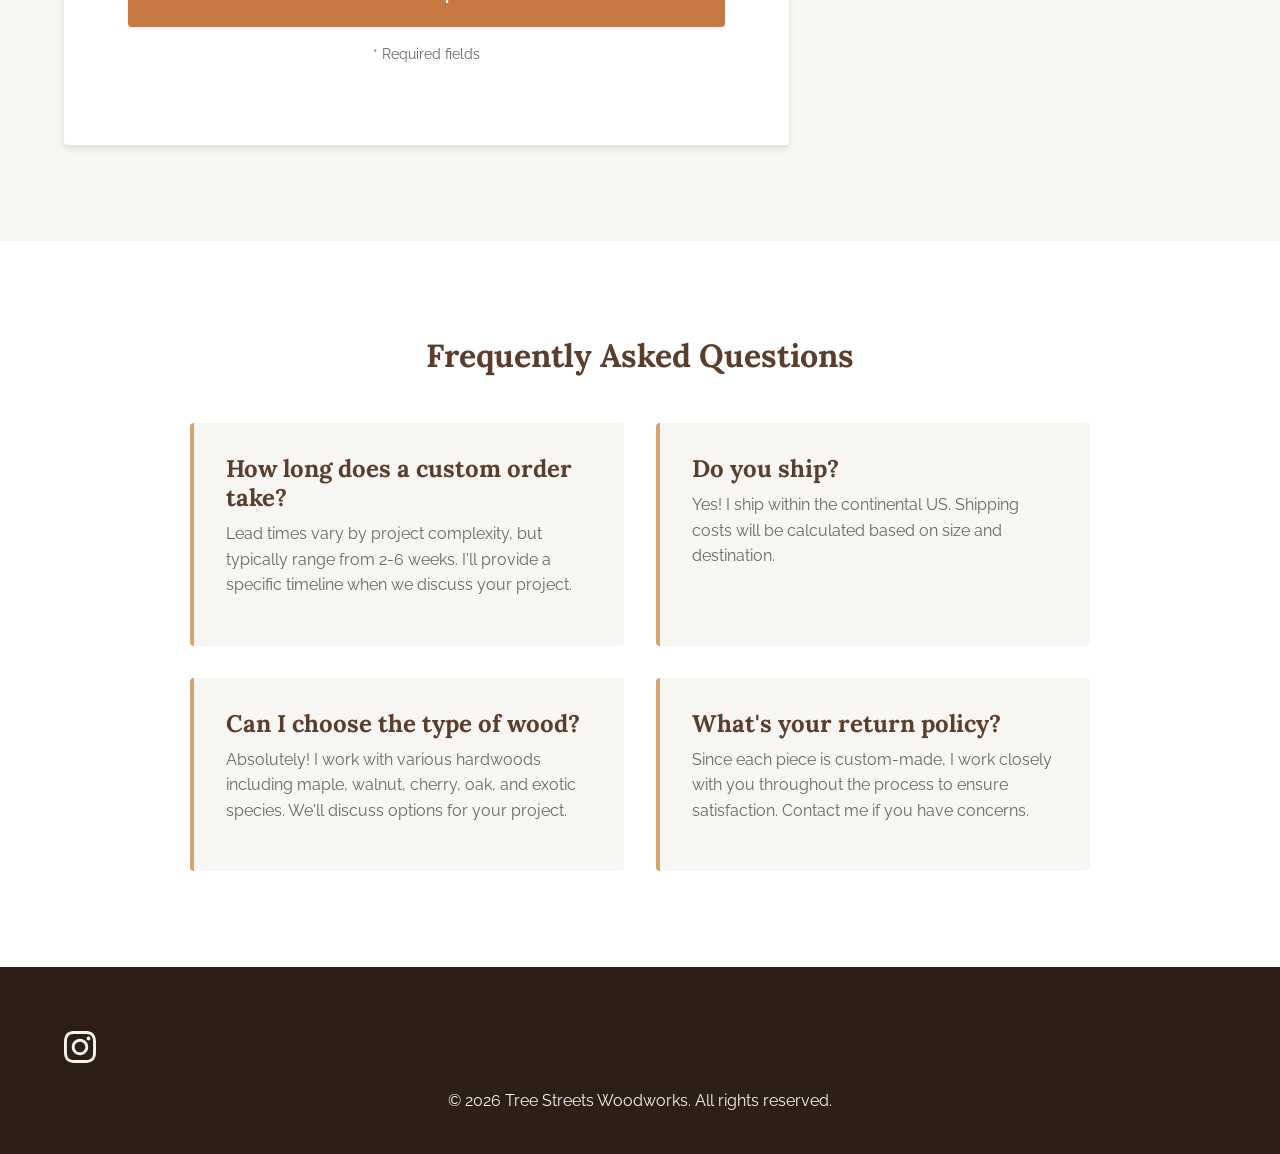
==== commit d4ba6bb2: "Reorganize products page and simplify footer across site - Reorder products: Pens, Cutting Boards, C" ====
--- a/contact.html
+++ b/contact.html
@@ -254,41 +254,15 @@
 
     <!-- Footer -->
     <footer class="footer">
-        <div class="container">
-            <div class="footer-content">
-                <div class="footer-section">
-                    <h3>Tree Streets Woodworks</h3>
-                    <p style="color: var(--color-text-light);">
-                        Handcrafted wooden creations made with passion and precision. Every piece tells a story.
-                    </p>
-                </div>
-
-                <div class="footer-section">
-                    <h3>Quick Links</h3>
-                    <a href="index.html" class="footer-link">Home</a>
-                    <a href="portfolio.html" class="footer-link">Portfolio</a>
-                    <a href="products.html" class="footer-link">Products</a>
-                    <a href="contact.html" class="footer-link">Contact</a>
-                </div>
-
-                <div class="footer-section">
-                    <h3>Connect</h3>
-                    <p style="color: var(--color-text-light); margin-bottom: 1rem;">
-                        Follow my work and see behind-the-scenes of the crafting process.
-                    </p>
-                    <div class="social-links">
-                        <a href="https://instagram.com/treestreet_woodworks" target="_blank" rel="noopener noreferrer" class="social-link" aria-label="Instagram">
-                            <svg xmlns="http://www.w3.org/2000/svg" width="32" height="32" viewBox="0 0 24 24" fill="currentColor">
-                                <path d="M12 2.163c3.204 0 3.584.012 4.85.07 3.252.148 4.771 1.691 4.919 4.919.058 1.265.069 1.645.069 4.849 0 3.205-.012 3.584-.069 4.849-.149 3.225-1.664 4.771-4.919 4.919-1.266.058-1.644.07-4.85.07-3.204 0-3.584-.012-4.849-.07-3.26-.149-4.771-1.699-4.919-4.92-.058-1.265-.07-1.644-.07-4.849 0-3.204.013-3.583.07-4.849.149-3.227 1.664-4.771 4.919-4.919 1.266-.057 1.645-.069 4.849-.069zm0-2.163c-3.259 0-3.667.014-4.947.072-4.358.2-6.78 2.618-6.98 6.98-.059 1.281-.073 1.689-.073 4.948 0 3.259.014 3.668.072 4.948.2 4.358 2.618 6.78 6.98 6.98 1.281.058 1.689.072 4.948.072 3.259 0 3.668-.014 4.948-.072 4.354-.2 6.782-2.618 6.979-6.98.059-1.28.073-1.689.073-4.948 0-3.259-.014-3.667-.072-4.947-.196-4.354-2.617-6.78-6.979-6.98-1.281-.059-1.69-.073-4.949-.073zm0 5.838c-3.403 0-6.162 2.759-6.162 6.162s2.759 6.163 6.162 6.163 6.162-2.759 6.162-6.163c0-3.403-2.759-6.162-6.162-6.162zm0 10.162c-2.209 0-4-1.79-4-4 0-2.209 1.791-4 4-4s4 1.791 4 4c0 2.21-1.791 4-4 4zm6.406-11.845c-.796 0-1.441.645-1.441 1.44s.645 1.44 1.441 1.44c.795 0 1.439-.645 1.439-1.44s-.644-1.44-1.439-1.44z"/>
-                            </svg>
-                        </a>
-                    </div>
-                </div>
+        <div class="container" style="text-align: center;">
+            <div class="social-links" style="margin-bottom: 1rem;">
+                <a href="https://instagram.com/treestreet_woodworks" target="_blank" rel="noopener noreferrer" class="social-link" aria-label="Instagram">
+                    <svg xmlns="http://www.w3.org/2000/svg" width="32" height="32" viewBox="0 0 24 24" fill="currentColor">
+                        <path d="M12 2.163c3.204 0 3.584.012 4.85.07 3.252.148 4.771 1.691 4.919 4.919.058 1.265.069 1.645.069 4.849 0 3.205-.012 3.584-.069 4.849-.149 3.225-1.664 4.771-4.919 4.919-1.266.058-1.644.07-4.85.07-3.204 0-3.584-.012-4.849-.07-3.26-.149-4.771-1.699-4.919-4.92-.058-1.265-.07-1.644-.07-4.849 0-3.204.013-3.583.07-4.849.149-3.227 1.664-4.771 4.919-4.919 1.266-.057 1.645-.069 4.849-.069zm0-2.163c-3.259 0-3.667.014-4.947.072-4.358.2-6.78 2.618-6.98 6.98-.059 1.281-.073 1.689-.073 4.948 0 3.259.014 3.668.072 4.948.2 4.358 2.618 6.78 6.98 6.98 1.281.058 1.689.072 4.948.072 3.259 0 3.668-.014 4.948-.072 4.354-.2 6.782-2.618 6.979-6.98.059-1.28.073-1.689.073-4.948 0-3.259-.014-3.667-.072-4.947-.196-4.354-2.617-6.78-6.979-6.98-1.281-.059-1.69-.073-4.949-.073zm0 5.838c-3.403 0-6.162 2.759-6.162 6.162s2.759 6.163 6.162 6.163 6.162-2.759 6.162-6.163c0-3.403-2.759-6.162-6.162-6.162zm0 10.162c-2.209 0-4-1.79-4-4 0-2.209 1.791-4 4-4s4 1.791 4 4c0 2.21-1.791 4-4 4zm6.406-11.845c-.796 0-1.441.645-1.441 1.44s.645 1.44 1.441 1.44c.795 0 1.439-.645 1.439-1.44s-.644-1.44-1.439-1.44z"/>
+                    </svg>
+                </a>
             </div>
-
-            <div class="footer-bottom">
-                <p>&copy; <span id="currentYear"></span> Tree Streets Woodworks. All rights reserved.</p>
-            </div>
+            <p>&copy; <span id="currentYear"></span> Tree Streets Woodworks. All rights reserved.</p>
         </div>
     </footer>
 
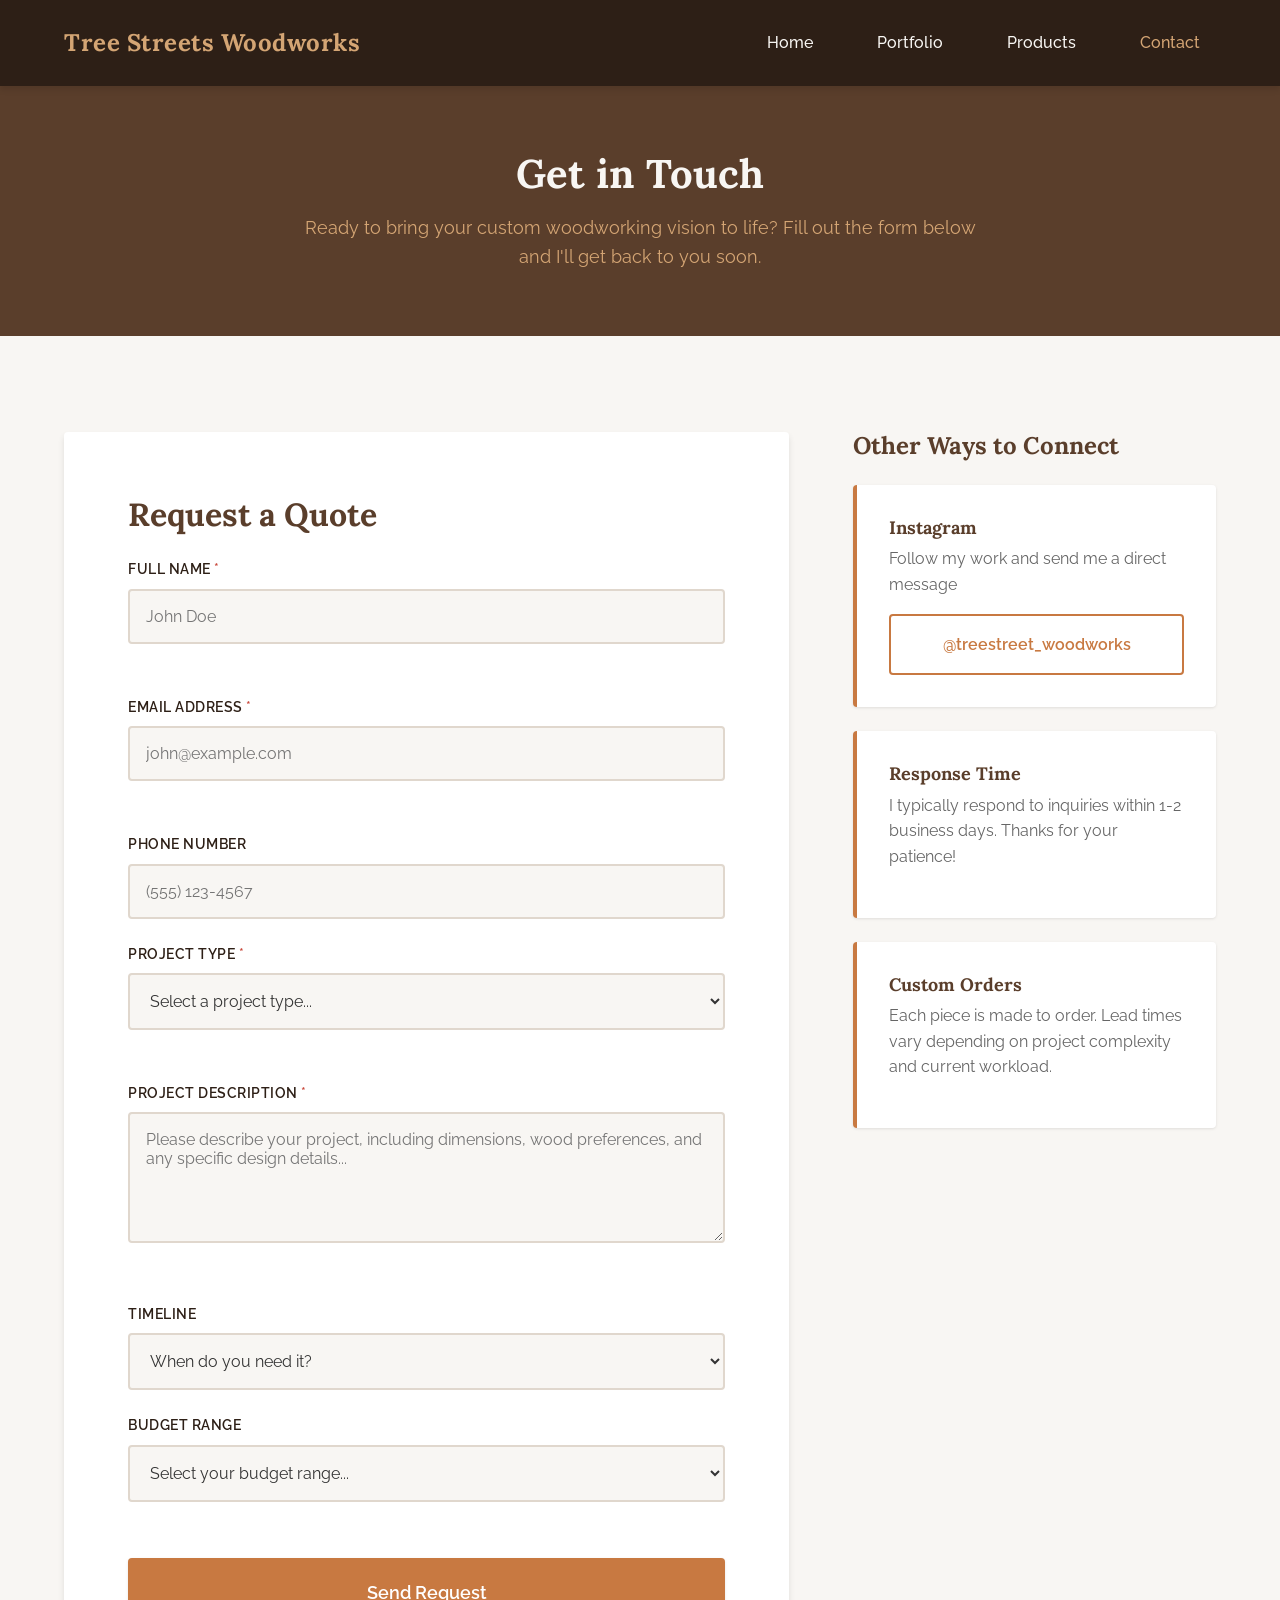
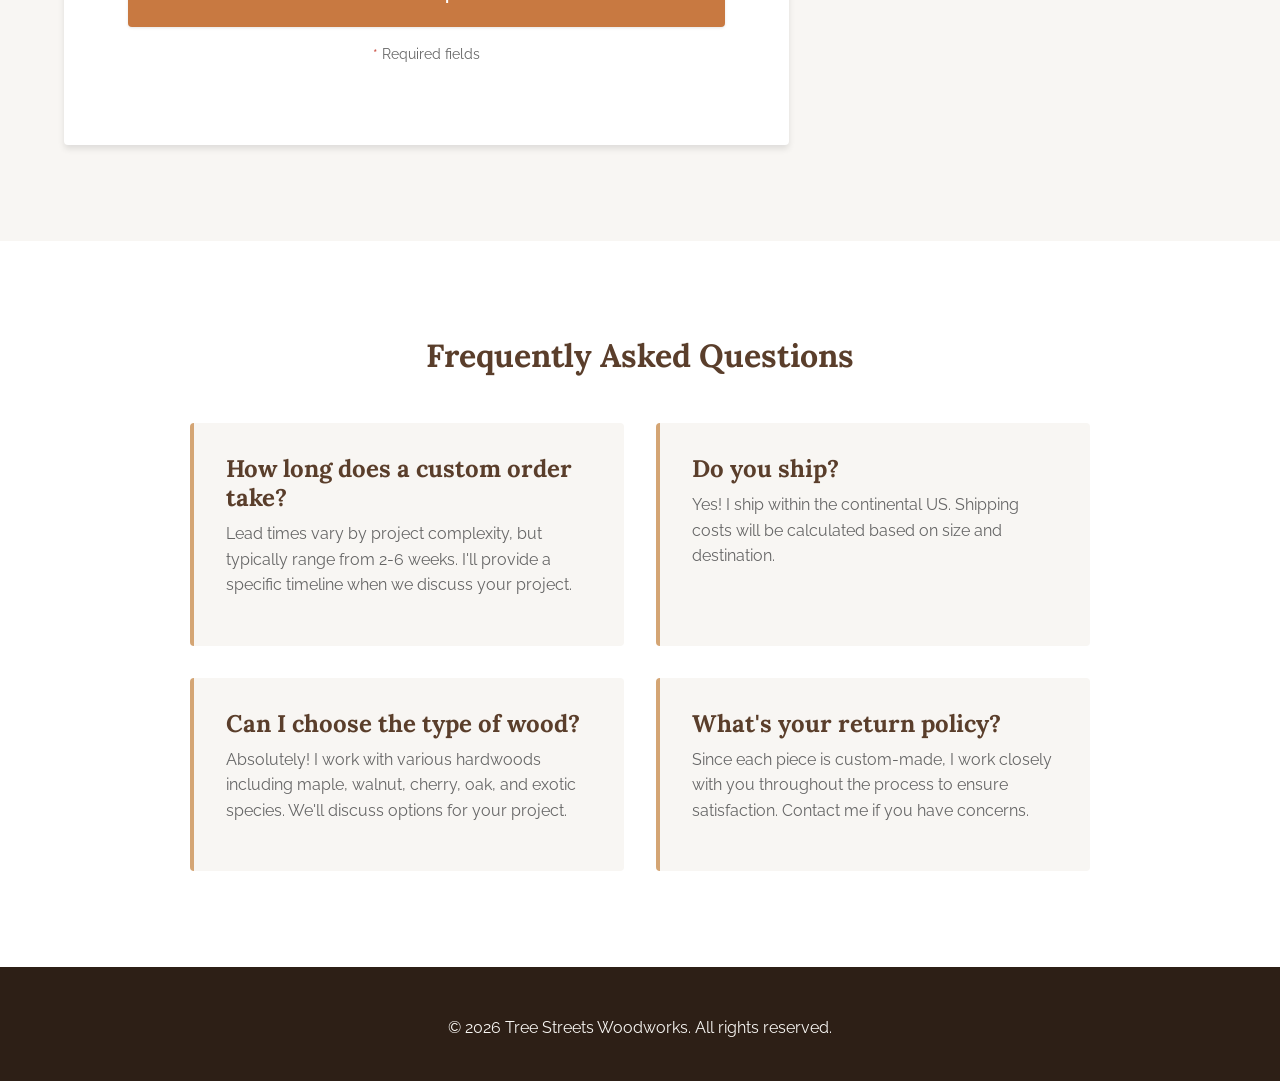
==== commit f84f8608: "Simplify homepage layout and remove Instagram links - Restructure about section: centered text above" ====
--- a/contact.html
+++ b/contact.html
@@ -255,13 +255,6 @@
     <!-- Footer -->
     <footer class="footer">
         <div class="container" style="text-align: center;">
-            <div class="social-links" style="margin-bottom: 1rem;">
-                <a href="https://instagram.com/treestreet_woodworks" target="_blank" rel="noopener noreferrer" class="social-link" aria-label="Instagram">
-                    <svg xmlns="http://www.w3.org/2000/svg" width="32" height="32" viewBox="0 0 24 24" fill="currentColor">
-                        <path d="M12 2.163c3.204 0 3.584.012 4.85.07 3.252.148 4.771 1.691 4.919 4.919.058 1.265.069 1.645.069 4.849 0 3.205-.012 3.584-.069 4.849-.149 3.225-1.664 4.771-4.919 4.919-1.266.058-1.644.07-4.85.07-3.204 0-3.584-.012-4.849-.07-3.26-.149-4.771-1.699-4.919-4.92-.058-1.265-.07-1.644-.07-4.849 0-3.204.013-3.583.07-4.849.149-3.227 1.664-4.771 4.919-4.919 1.266-.057 1.645-.069 4.849-.069zm0-2.163c-3.259 0-3.667.014-4.947.072-4.358.2-6.78 2.618-6.98 6.98-.059 1.281-.073 1.689-.073 4.948 0 3.259.014 3.668.072 4.948.2 4.358 2.618 6.78 6.98 6.98 1.281.058 1.689.072 4.948.072 3.259 0 3.668-.014 4.948-.072 4.354-.2 6.782-2.618 6.979-6.98.059-1.28.073-1.689.073-4.948 0-3.259-.014-3.667-.072-4.947-.196-4.354-2.617-6.78-6.979-6.98-1.281-.059-1.69-.073-4.949-.073zm0 5.838c-3.403 0-6.162 2.759-6.162 6.162s2.759 6.163 6.162 6.163 6.162-2.759 6.162-6.163c0-3.403-2.759-6.162-6.162-6.162zm0 10.162c-2.209 0-4-1.79-4-4 0-2.209 1.791-4 4-4s4 1.791 4 4c0 2.21-1.791 4-4 4zm6.406-11.845c-.796 0-1.441.645-1.441 1.44s.645 1.44 1.441 1.44c.795 0 1.439-.645 1.439-1.44s-.644-1.44-1.439-1.44z"/>
-                    </svg>
-                </a>
-            </div>
             <p>&copy; <span id="currentYear"></span> Tree Streets Woodworks. All rights reserved.</p>
         </div>
     </footer>
--- a/css/styles.css
+++ b/css/styles.css
@@ -192,7 +192,7 @@
   justify-content: center;
   text-align: center;
   background-size: cover;
-  background-position: center;
+  background-position: center 30%;
   background-attachment: fixed;
   color: var(--color-light);
 }
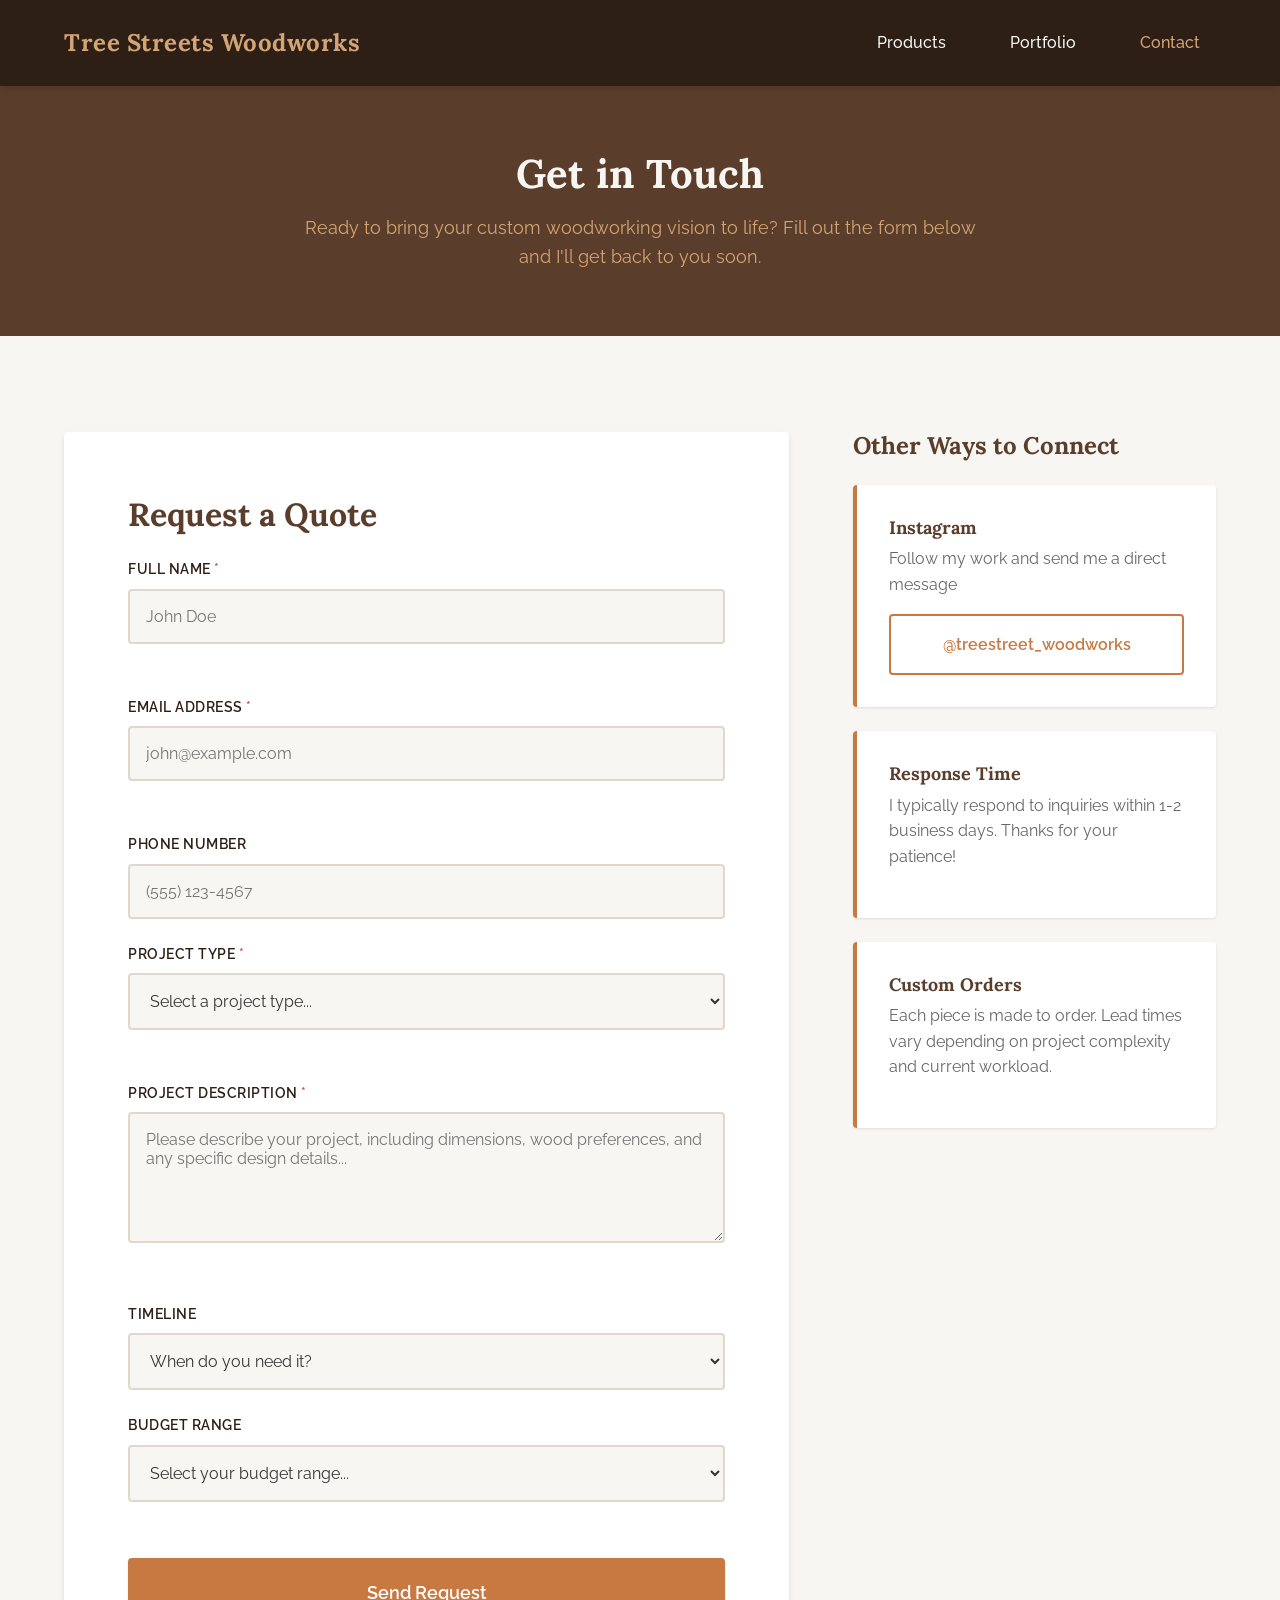
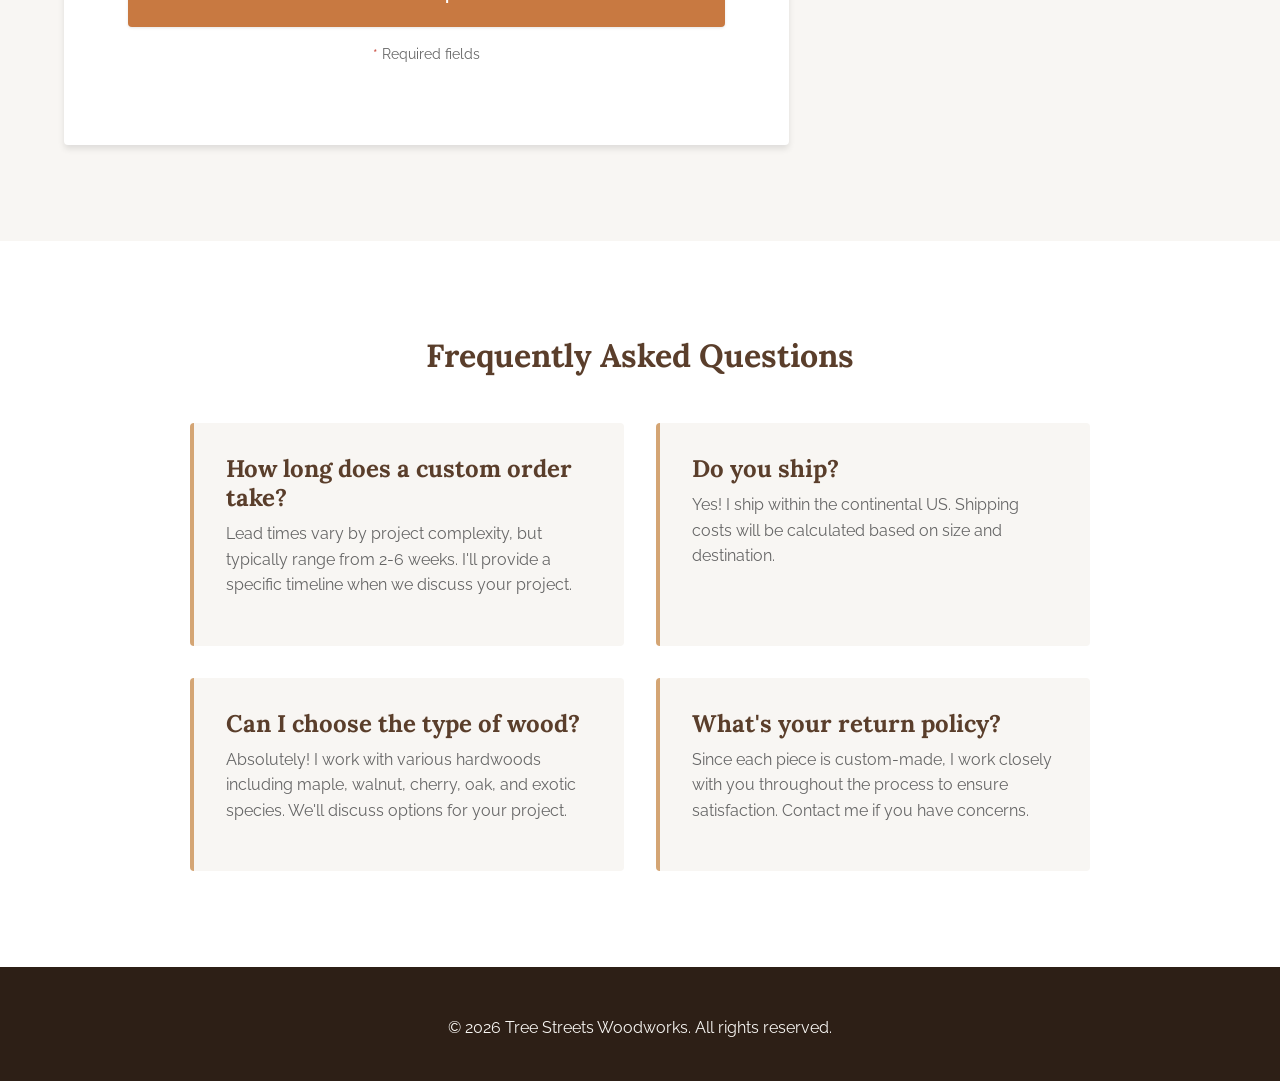
==== commit 1c6fcb62: "Update navigation and simplify products page - Reorder nav menu: Products, Portfolio, Contact (remov" ====
--- a/contact.html
+++ b/contact.html
@@ -30,9 +30,8 @@
                 </button>
 
                 <ul class="nav-menu" id="navMenu">
-                    <li><a href="index.html" class="nav-link">Home</a></li>
+                    <li><a href="products.html" class="nav-link">Products</a></li>
                     <li><a href="portfolio.html" class="nav-link">Portfolio</a></li>
-                    <li><a href="products.html" class="nav-link">Products</a></li>
                     <li><a href="contact.html" class="nav-link active">Contact</a></li>
                 </ul>
             </nav>
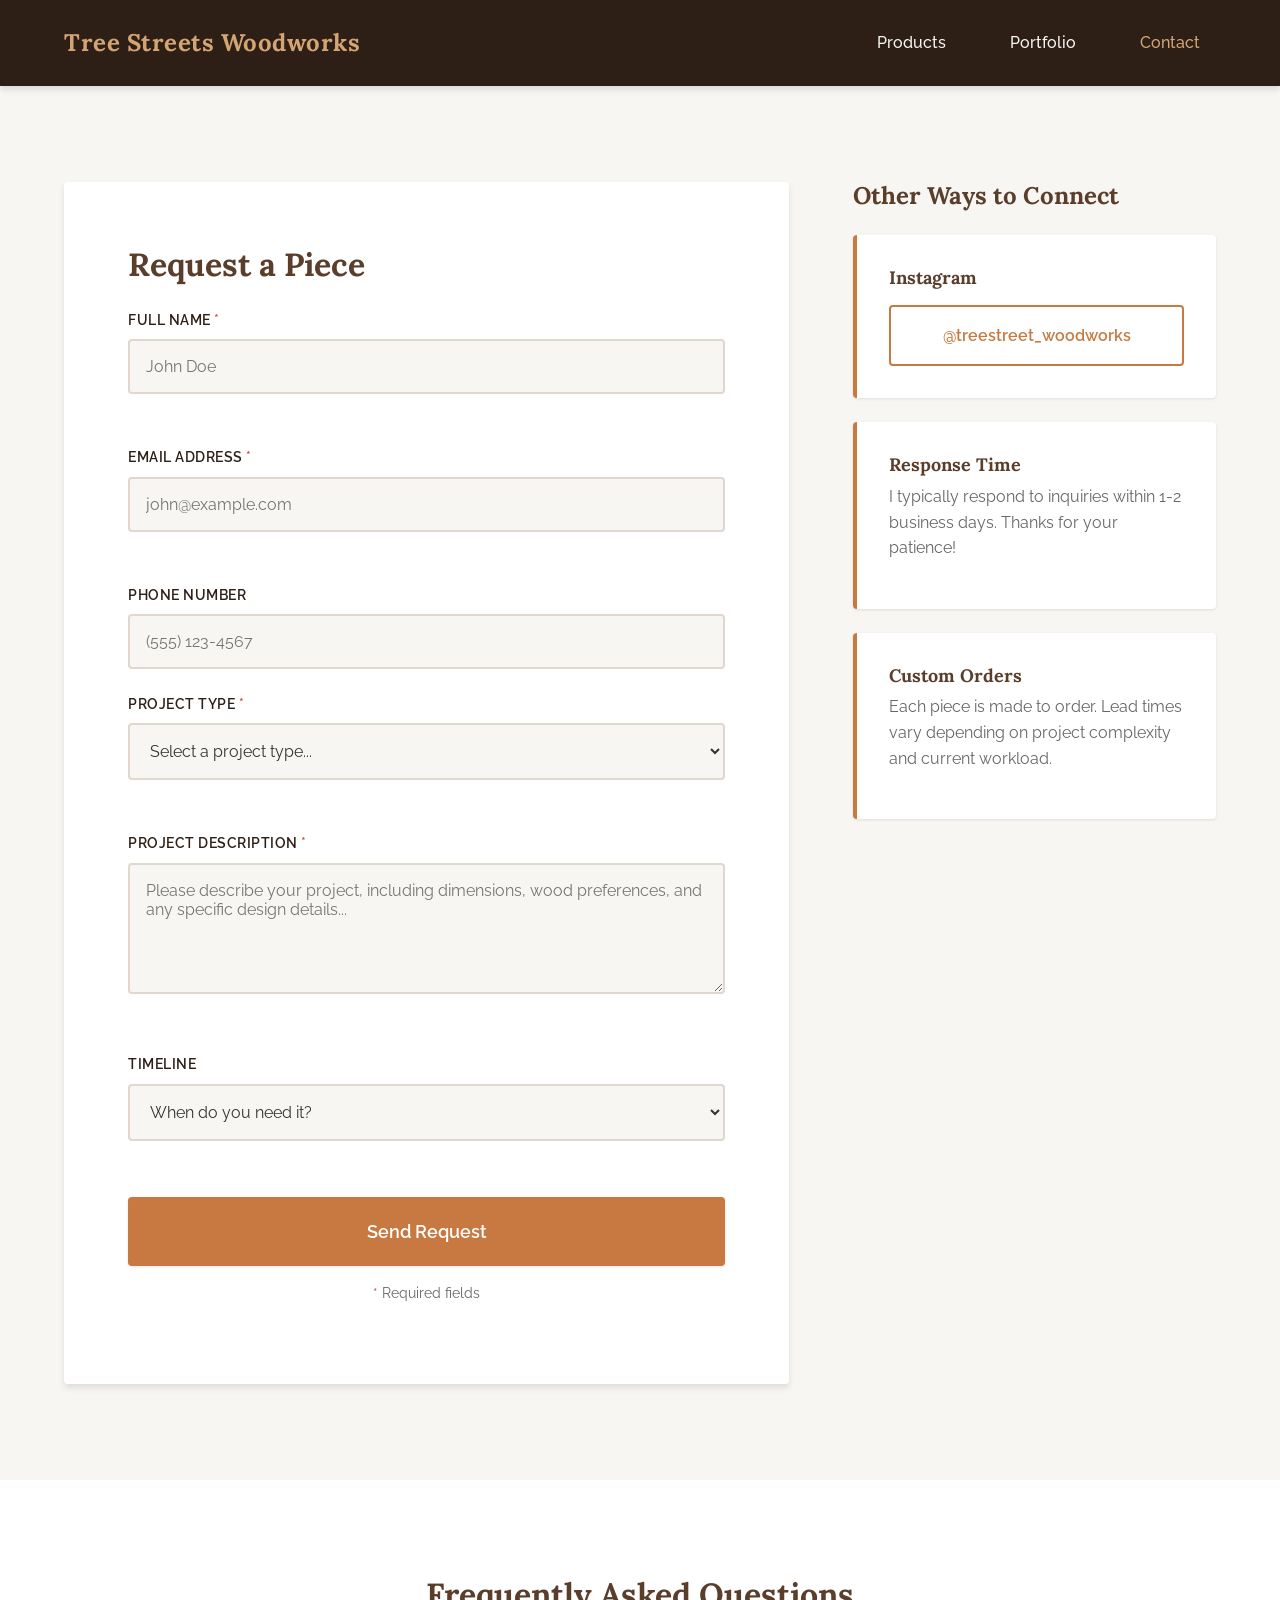
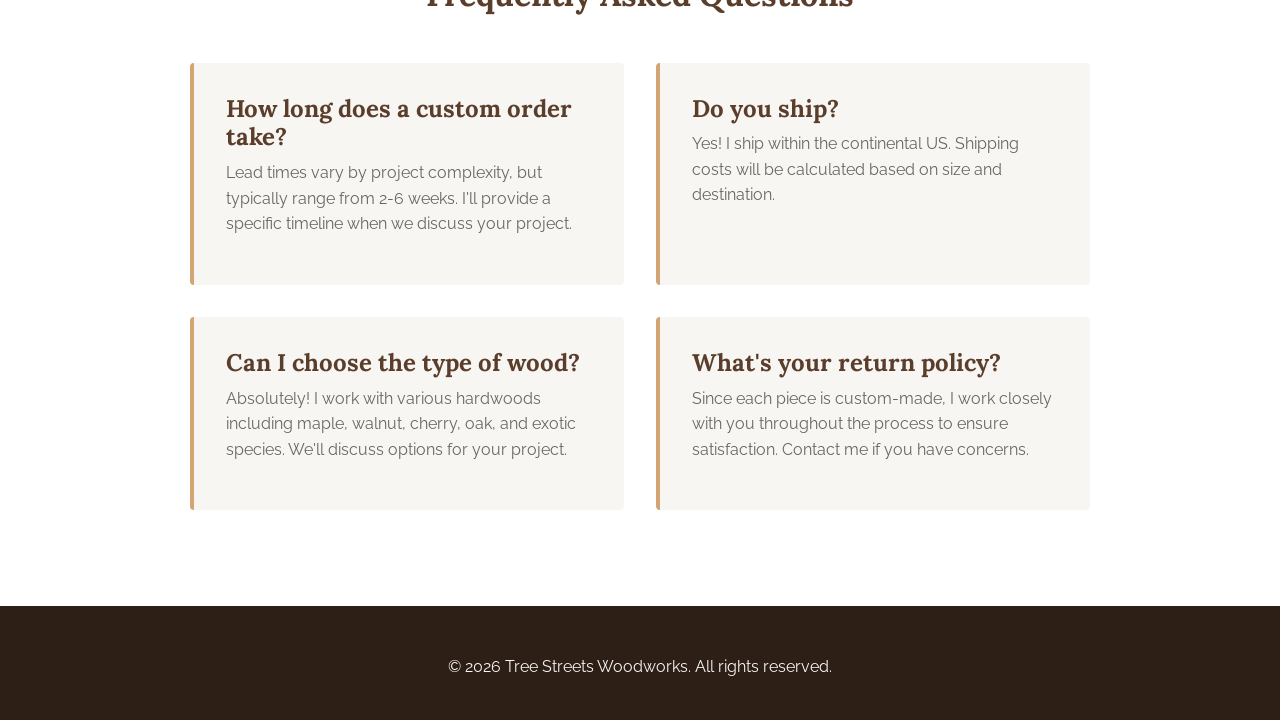
==== commit 84525790: "Simplify contact page form and layout - Remove brown header section - Add Oil Vial and Vase options " ====
--- a/contact.html
+++ b/contact.html
@@ -38,23 +38,13 @@
         </div>
     </header>
 
-    <!-- Page Header -->
-    <section style="background-color: var(--color-primary); color: var(--color-light); padding: 4rem 0; text-align: center;">
-        <div class="container">
-            <h1 style="font-size: 2.5rem; color: var(--color-light); margin-bottom: 1rem;">Get in Touch</h1>
-            <p style="font-size: 1.125rem; color: var(--color-secondary); max-width: 700px; margin: 0 auto;">
-                Ready to bring your custom woodworking vision to life? Fill out the form below and I'll get back to you soon.
-            </p>
-        </div>
-    </section>
-
     <!-- Contact Form Section -->
     <section class="section">
         <div class="container">
             <div class="contact-wrapper">
                 <!-- Contact Form -->
                 <div class="form-container">
-                    <h2 style="color: var(--color-primary); margin-bottom: 1.5rem;">Request a Quote</h2>
+                    <h2 style="color: var(--color-primary); margin-bottom: 1.5rem;">Request a Piece</h2>
 
                     <!-- Success Message (hidden by default) -->
                     <div class="form-message success-message" id="successMessage" style="display: none;">
@@ -122,13 +112,14 @@
                             <label for="projectType" class="form-label">Project Type <span class="required">*</span></label>
                             <select id="projectType" name="projectType" class="form-input" required>
                                 <option value="">Select a project type...</option>
+                                <option value="pen">Artisan Pen</option>
                                 <option value="cutting-board">Cutting Board</option>
-                                <option value="pen">Artisan Pen</option>
+                                <option value="handle">Custom Handle</option>
                                 <option value="bowl">Wooden Bowl</option>
-                                <option value="handle">Custom Handle</option>
+                                <option value="oil-vial">Oil Vial</option>
+                                <option value="vase">Vase</option>
                                 <option value="furniture">Furniture Piece</option>
                                 <option value="custom">Custom Project</option>
-                                <option value="other">Other</option>
                             </select>
                             <span class="form-error" id="projectTypeError"></span>
                         </div>
@@ -160,20 +151,6 @@
                             </select>
                         </div>
 
-                        <!-- Budget Range -->
-                        <div class="form-group">
-                            <label for="budget" class="form-label">Budget Range</label>
-                            <select id="budget" name="budget" class="form-input">
-                                <option value="">Select your budget range...</option>
-                                <option value="under-50">Under $50</option>
-                                <option value="50-100">$50 - $100</option>
-                                <option value="100-200">$100 - $200</option>
-                                <option value="200-500">$200 - $500</option>
-                                <option value="500plus">$500+</option>
-                                <option value="flexible">Flexible</option>
-                            </select>
-                        </div>
-
                         <!-- Submit Button -->
                         <button type="submit" class="btn btn-primary submit-btn" id="submitBtn">
                             <span class="btn-text">Send Request</span>
@@ -191,10 +168,7 @@
                     <h3 style="color: var(--color-primary); margin-bottom: 1.5rem;">Other Ways to Connect</h3>
 
                     <div class="info-card">
-                        <h4 style="color: var(--color-primary); margin-bottom: 0.5rem;">Instagram</h4>
-                        <p style="color: var(--color-text-light); margin-bottom: 1rem;">
-                            Follow my work and send me a direct message
-                        </p>
+                        <h4 style="color: var(--color-primary); margin-bottom: 1rem;">Instagram</h4>
                         <a href="https://instagram.com/treestreet_woodworks" target="_blank" rel="noopener noreferrer" class="btn btn-secondary" style="width: 100%;">
                             @treestreet_woodworks
                         </a>
